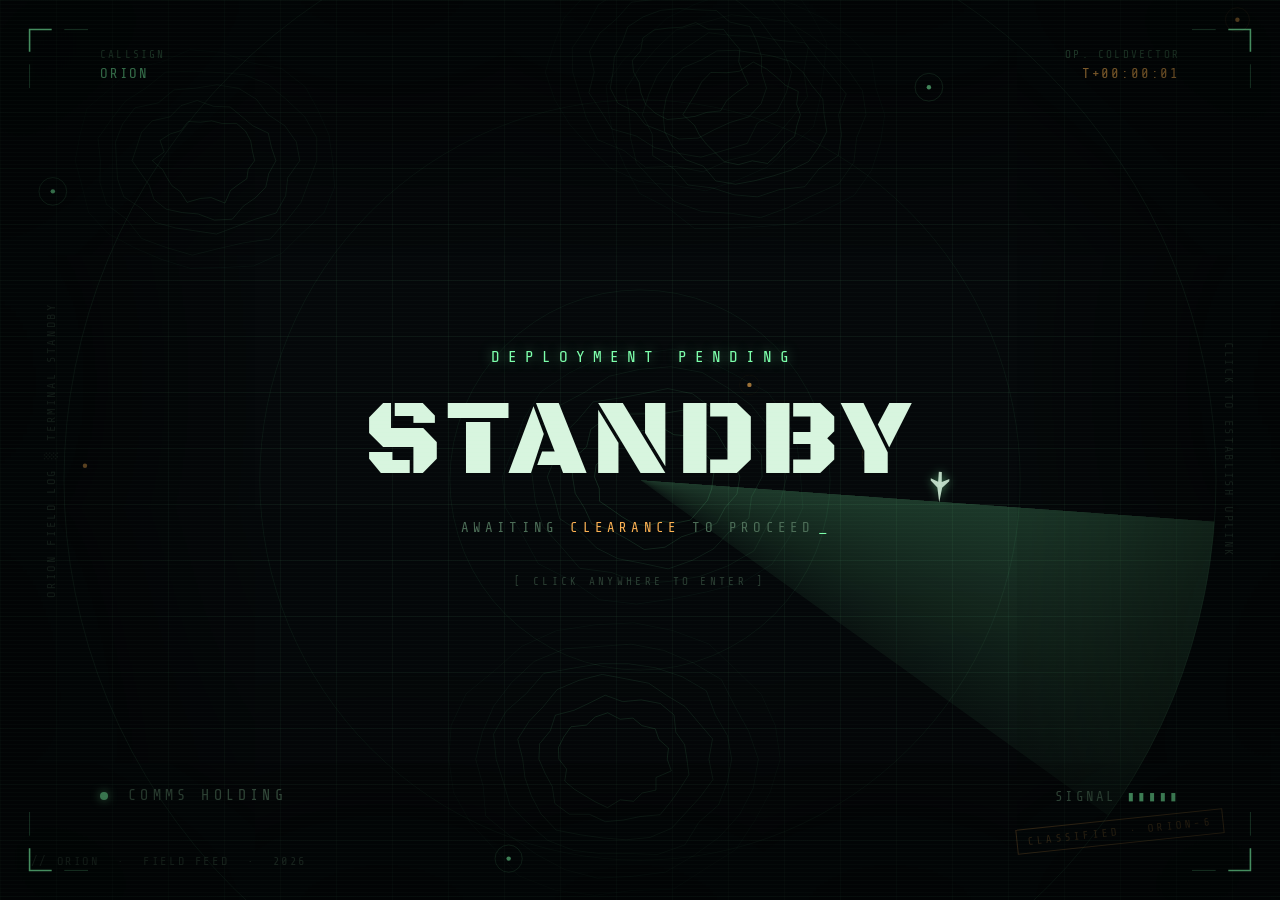
==== index.html @ 9e228664 "init commit init commit" ====
<!DOCTYPE html>
<html lang="en">
<head>
<meta charset="UTF-8">
<meta name="viewport" content="width=device-width, initial-scale=1.0">
<title>ORION // STANDBY</title>

<link rel="icon" href="Images/icon.png" sizes="32x32" />
<link rel="apple-touch-icon" href="Images/icon.png">
<link rel="preconnect" href="https://fonts.googleapis.com">
<link href="https://fonts.googleapis.com/css2?family=Share+Tech+Mono&family=Black+Ops+One&family=Rajdhani:wght@300;400;600;700&display=swap" rel="stylesheet">
<link rel="stylesheet" href="Styles/boot.css">

<meta property="og:title" content="Orion">
<meta property="og:description" content="Official Website For Orion.">
<meta property="og:type" content="website">
</head>
<body>
<div id="stage">
  <canvas id="bgcanvas"></canvas>
  <div class="grid-overlay"></div>

  <div class="side-label side-label--left">ORION FIELD LOG ░ TERMINAL STANDBY</div>
  <div class="side-label side-label--right">CLICK TO ESTABLISH UPLINK</div>

  <div id="hud-top">
    <div class="block">
      <span class="k">CALLSIGN</span>
      <span class="v">ORION</span>
    </div>
    <div class="block right">
      <span class="k">OP. COLDVECTOR</span>
      <span class="v amber" id="clockReadout">T+00:00:00</span>
    </div>
  </div>

  <div id="centerstack">
    <div id="opline">DEPLOYMENT PENDING</div>
    <div id="title">STANDBY</div>
    <div id="subline">AWAITING <span class="amber">CLEARANCE</span> TO PROCEED<span class="car">_</span></div>
    <div id="entryCue">[ click anywhere to enter ]</div>
  </div>

  <div id="statusbar"><span class="statusdot"></span><span id="statusText">Comms Holding</span></div>
  <div id="signal">SIGNAL <span class="bars" id="sigBars">▮▮▮▮▯</span></div>
  <div id="stamp">CLASSIFIED · ORION-6</div>
  <div id="footer">// ORION &nbsp;·&nbsp; FIELD FEED &nbsp;·&nbsp; 2026</div>

  <div class="corner tl"><svg viewBox="0 0 76 76"><path d="M2 30 L2 2 L30 2" stroke="#7dffab" stroke-width="2" fill="none" opacity="0.55"/><path d="M2 46 L2 76" stroke="#7dffab" stroke-width="1" fill="none" opacity="0.22"/><path d="M46 2 L76 2" stroke="#7dffab" stroke-width="1" fill="none" opacity="0.22"/></svg></div>
  <div class="corner tr"><svg viewBox="0 0 76 76"><path d="M2 30 L2 2 L30 2" stroke="#7dffab" stroke-width="2" fill="none" opacity="0.55"/><path d="M2 46 L2 76" stroke="#7dffab" stroke-width="1" fill="none" opacity="0.22"/><path d="M46 2 L76 2" stroke="#7dffab" stroke-width="1" fill="none" opacity="0.22"/></svg></div>
  <div class="corner bl"><svg viewBox="0 0 76 76"><path d="M2 30 L2 2 L30 2" stroke="#7dffab" stroke-width="2" fill="none" opacity="0.55"/><path d="M2 46 L2 76" stroke="#7dffab" stroke-width="1" fill="none" opacity="0.22"/><path d="M46 2 L76 2" stroke="#7dffab" stroke-width="1" fill="none" opacity="0.22"/></svg></div>
  <div class="corner br"><svg viewBox="0 0 76 76"><path d="M2 30 L2 2 L30 2" stroke="#7dffab" stroke-width="2" fill="none" opacity="0.55"/><path d="M2 46 L2 76" stroke="#7dffab" stroke-width="1" fill="none" opacity="0.22"/><path d="M46 2 L76 2" stroke="#7dffab" stroke-width="1" fill="none" opacity="0.22"/></svg></div>

  <div class="scanlines"></div>
  <div class="vignette"></div>
  <div id="cutOverlay"></div>
</div>

<script src="Scripts/boot.js"></script>
</body>
</html>
---- Styles/boot.css ----
/* boot.css — ORION entry screen
   Deliberately just his standby overlay doing double duty as the site's
   front door: one title, one HUD readout, a slow radar sweep. No
   fireworks — a click grants clearance and cuts to black. */

@import url('https://fonts.googleapis.com/css2?family=Share+Tech+Mono&family=Black+Ops+One&family=Rajdhani:wght@300;400;600;700&display=swap');

:root {
  --bg: #05080a;
  --hud: #7dffab;
  --hud-dim: #3d6b4d;
  --amber: #ffb454;
  --text: #d8f5df;
  --muted: #4d6e58;
}

*,
*::before,
*::after {
  margin: 0;
  padding: 0;
  box-sizing: border-box;
}

html,
body {
  width: 100%;
  height: 100%;
  background: var(--bg);
  overflow: hidden;
  font-family: 'Rajdhani', sans-serif;
  color: var(--text);
  cursor: pointer;
}

#stage {
  position: relative;
  width: 100%;
  height: 100%;
  isolation: isolate;
}

canvas#bgcanvas {
  position: absolute;
  inset: 0;
  z-index: 0;
}

.grid-overlay {
  position: absolute;
  inset: 0;
  z-index: 1;
  pointer-events: none;
  background-image:
    linear-gradient(rgba(125, 255, 171, 0.045) 1px, transparent 1px),
    linear-gradient(90deg, rgba(125, 255, 171, 0.045) 1px, transparent 1px);
  background-size: 56px 56px;
}

.scanlines {
  position: absolute;
  inset: 0;
  z-index: 8;
  pointer-events: none;
  background: repeating-linear-gradient(0deg, transparent, transparent 3px, rgba(125, 255, 171, 0.02) 3px, rgba(125, 255, 171, 0.02) 4px);
}

.vignette {
  position: absolute;
  inset: 0;
  pointer-events: none;
  z-index: 6;
  box-shadow: inset 0 0 300px 100px rgba(1, 2, 2, 0.86);
}

.corner {
  position: absolute;
  width: 60px;
  height: 60px;
  z-index: 7;
}

.corner svg {
  width: 100%;
  height: 100%;
}

.corner.tl {
  top: 28px;
  left: 28px;
}

.corner.tr {
  top: 28px;
  right: 28px;
  transform: scaleX(-1);
}

.corner.bl {
  bottom: 28px;
  left: 28px;
  transform: scaleY(-1);
}

.corner.br {
  bottom: 28px;
  right: 28px;
  transform: scale(-1, -1);
}

.side-label {
  position: absolute;
  font-family: 'Share Tech Mono', monospace;
  font-size: 12px;
  letter-spacing: 0.22em;
  color: var(--muted);
  text-transform: uppercase;
  writing-mode: vertical-rl;
  opacity: 0.4;
  z-index: 6;
}

.side-label--left {
  left: 44px;
  top: 50%;
  transform: translateY(-50%) rotate(180deg);
}

.side-label--right {
  right: 44px;
  top: 50%;
  transform: translateY(-50%);
}

@media (max-width:760px) {
  .side-label {
    display: none;
  }
}

#hud-top {
  position: absolute;
  top: 48px;
  left: 100px;
  right: 100px;
  z-index: 4;
  display: flex;
  justify-content: space-between;
  align-items: flex-start;
  font-family: 'Share Tech Mono', monospace;
  font-size: 13px;
  letter-spacing: 0.14em;
  color: var(--muted);
}

#hud-top .block {
  display: flex;
  flex-direction: column;
  gap: 5px;
}

#hud-top .block.right {
  align-items: flex-end;
  text-align: right;
}

#hud-top .k {
  color: var(--hud-dim);
  font-size: 11px;
  letter-spacing: 0.2em;
}

#hud-top .v {
  color: var(--hud);
  font-size: 14px;
}

#hud-top .v.amber {
  color: var(--amber);
}

@media (max-width:760px) {
  #hud-top {
    left: 28px;
    right: 28px;
    top: 28px;
  }
}

#centerstack {
  position: absolute;
  left: 50%;
  top: 52%;
  transform: translate(-50%, -50%);
  z-index: 4;
  display: flex;
  flex-direction: column;
  align-items: center;
  text-align: center;
}

#opline {
  font-family: 'Share Tech Mono', monospace;
  font-size: 16px;
  letter-spacing: 0.5em;
  text-indent: 0.5em;
  color: var(--hud);
  text-shadow: 0 0 12px rgba(125, 255, 171, 0.5);
  margin-bottom: 22px;
  transition: color .3s ease;
}

#title {
  font-family: 'Black Ops One', sans-serif;
  font-size: clamp(52px, 10vw, 108px);
  letter-spacing: 0.05em;
  color: var(--text);
  line-height: 1;
  animation: titleGlow 3.2s ease-in-out infinite;
}

@keyframes titleGlow {

  0%,
  100% {
    text-shadow: 0 0 20px rgba(125, 255, 171, 0.35), 0 0 2px rgba(216, 245, 223, 0.4);
  }

  50% {
    text-shadow: 0 0 54px rgba(125, 255, 171, 0.65), 0 0 2px rgba(216, 245, 223, 0.4);
  }
}

#subline {
  margin-top: 24px;
  font-family: 'Share Tech Mono', monospace;
  font-size: 14px;
  letter-spacing: 0.3em;
  text-indent: 0.3em;
  color: var(--muted);
  transition: color .3s ease;
}

#subline .amber {
  color: var(--amber);
}

.car {
  display: inline-block;
  width: 9px;
  color: var(--hud);
  animation: blink 1s steps(1) infinite;
}

@keyframes blink {

  0%,
  100% {
    opacity: 1;
  }

  50% {
    opacity: 0;
  }
}

#entryCue {
  margin-top: 40px;
  font-family: 'Share Tech Mono', monospace;
  font-size: 11px;
  letter-spacing: 0.3em;
  color: rgba(77, 110, 88, 0.55);
  text-transform: uppercase;
  animation: cueFade 2.6s ease-in-out infinite;
}

@keyframes cueFade {

  0%,
  100% {
    opacity: 0.4;
  }

  50% {
    opacity: 0.9;
  }
}

#statusbar {
  position: absolute;
  left: 100px;
  bottom: 96px;
  z-index: 4;
  display: flex;
  align-items: center;
  gap: 16px;
  font-family: 'Share Tech Mono', monospace;
  font-size: 15px;
  letter-spacing: 0.28em;
  text-indent: 0.28em;
  color: var(--muted);
  text-transform: uppercase;
}

.statusdot {
  width: 8px;
  height: 8px;
  border-radius: 50%;
  background: var(--hud);
  box-shadow: 0 0 10px rgba(125, 255, 171, 0.8);
  animation: statusBlink 2s ease-in-out infinite;
}

@keyframes statusBlink {

  0%,
  100% {
    opacity: 1;
  }

  50% {
    opacity: 0.15;
  }
}

#signal {
  position: absolute;
  right: 100px;
  bottom: 96px;
  z-index: 4;
  font-family: 'Share Tech Mono', monospace;
  font-size: 14px;
  letter-spacing: 0.16em;
  color: var(--muted);
  display: flex;
  align-items: center;
  gap: 10px;
}

#signal .bars {
  color: var(--hud);
}

#footer {
  position: absolute;
  left: 28px;
  bottom: 32px;
  z-index: 4;
  font-family: 'Share Tech Mono', monospace;
  font-size: 12px;
  letter-spacing: 0.22em;
  text-indent: 0.22em;
  color: rgba(77, 110, 88, 0.55);
  text-transform: uppercase;
}

#stamp {
  position: absolute;
  right: 56px;
  bottom: 56px;
  z-index: 4;
  font-family: 'Share Tech Mono', monospace;
  font-size: 11px;
  letter-spacing: 0.3em;
  color: rgba(255, 180, 84, 0.3);
  border: 1px solid rgba(255, 180, 84, 0.3);
  padding: 5px 10px;
  transform: rotate(-6deg);
}

@media (max-width:760px) {

  #statusbar,
  #signal {
    left: 28px;
    right: 28px;
    bottom: 64px;
  }

  #signal {
    left: auto;
  }
}

/* cut to black on entry */
#cutOverlay {
  position: fixed;
  inset: 0;
  z-index: 100;
  background: #000;
  opacity: 0;
  pointer-events: none;
  transition: opacity .8s ease;
}

#cutOverlay.active {
  opacity: 1;
}
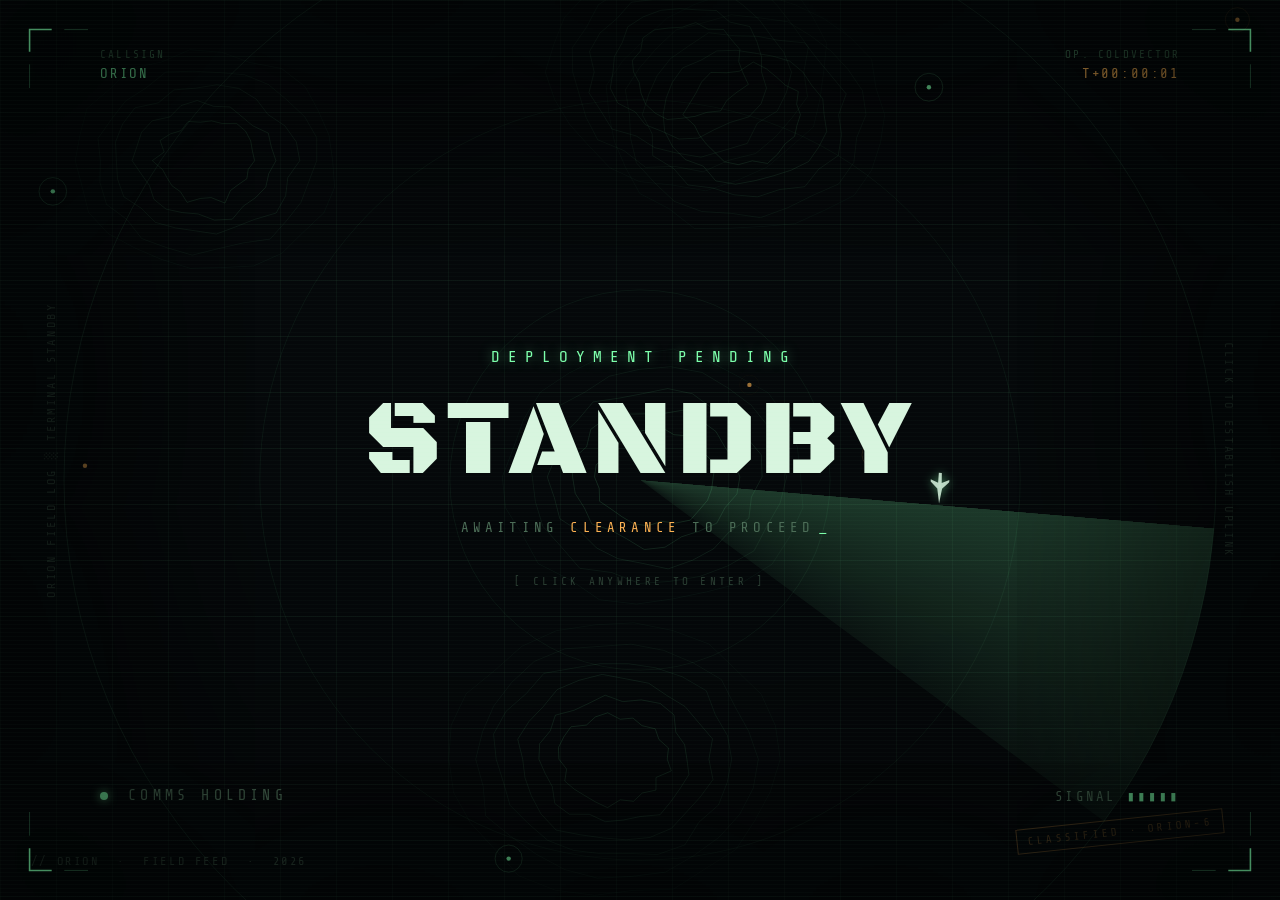
==== commit 04ac5c8b: "update calander" ====
--- a/index.html
+++ b/index.html
@@ -1,61 +1,61 @@
-<!DOCTYPE html>
-<html lang="en">
-<head>
-<meta charset="UTF-8">
-<meta name="viewport" content="width=device-width, initial-scale=1.0">
-<title>ORION // STANDBY</title>
-
-<link rel="icon" href="Images/icon.png" sizes="32x32" />
-<link rel="apple-touch-icon" href="Images/icon.png">
-<link rel="preconnect" href="https://fonts.googleapis.com">
-<link href="https://fonts.googleapis.com/css2?family=Share+Tech+Mono&family=Black+Ops+One&family=Rajdhani:wght@300;400;600;700&display=swap" rel="stylesheet">
-<link rel="stylesheet" href="Styles/boot.css">
-
-<meta property="og:title" content="Orion">
-<meta property="og:description" content="Official Website For Orion.">
-<meta property="og:type" content="website">
-</head>
-<body>
-<div id="stage">
-  <canvas id="bgcanvas"></canvas>
-  <div class="grid-overlay"></div>
-
-  <div class="side-label side-label--left">ORION FIELD LOG ░ TERMINAL STANDBY</div>
-  <div class="side-label side-label--right">CLICK TO ESTABLISH UPLINK</div>
-
-  <div id="hud-top">
-    <div class="block">
-      <span class="k">CALLSIGN</span>
-      <span class="v">ORION</span>
-    </div>
-    <div class="block right">
-      <span class="k">OP. COLDVECTOR</span>
-      <span class="v amber" id="clockReadout">T+00:00:00</span>
-    </div>
-  </div>
-
-  <div id="centerstack">
-    <div id="opline">DEPLOYMENT PENDING</div>
-    <div id="title">STANDBY</div>
-    <div id="subline">AWAITING <span class="amber">CLEARANCE</span> TO PROCEED<span class="car">_</span></div>
-    <div id="entryCue">[ click anywhere to enter ]</div>
-  </div>
-
-  <div id="statusbar"><span class="statusdot"></span><span id="statusText">Comms Holding</span></div>
-  <div id="signal">SIGNAL <span class="bars" id="sigBars">▮▮▮▮▯</span></div>
-  <div id="stamp">CLASSIFIED · ORION-6</div>
-  <div id="footer">// ORION &nbsp;·&nbsp; FIELD FEED &nbsp;·&nbsp; 2026</div>
-
-  <div class="corner tl"><svg viewBox="0 0 76 76"><path d="M2 30 L2 2 L30 2" stroke="#7dffab" stroke-width="2" fill="none" opacity="0.55"/><path d="M2 46 L2 76" stroke="#7dffab" stroke-width="1" fill="none" opacity="0.22"/><path d="M46 2 L76 2" stroke="#7dffab" stroke-width="1" fill="none" opacity="0.22"/></svg></div>
-  <div class="corner tr"><svg viewBox="0 0 76 76"><path d="M2 30 L2 2 L30 2" stroke="#7dffab" stroke-width="2" fill="none" opacity="0.55"/><path d="M2 46 L2 76" stroke="#7dffab" stroke-width="1" fill="none" opacity="0.22"/><path d="M46 2 L76 2" stroke="#7dffab" stroke-width="1" fill="none" opacity="0.22"/></svg></div>
-  <div class="corner bl"><svg viewBox="0 0 76 76"><path d="M2 30 L2 2 L30 2" stroke="#7dffab" stroke-width="2" fill="none" opacity="0.55"/><path d="M2 46 L2 76" stroke="#7dffab" stroke-width="1" fill="none" opacity="0.22"/><path d="M46 2 L76 2" stroke="#7dffab" stroke-width="1" fill="none" opacity="0.22"/></svg></div>
-  <div class="corner br"><svg viewBox="0 0 76 76"><path d="M2 30 L2 2 L30 2" stroke="#7dffab" stroke-width="2" fill="none" opacity="0.55"/><path d="M2 46 L2 76" stroke="#7dffab" stroke-width="1" fill="none" opacity="0.22"/><path d="M46 2 L76 2" stroke="#7dffab" stroke-width="1" fill="none" opacity="0.22"/></svg></div>
-
-  <div class="scanlines"></div>
-  <div class="vignette"></div>
-  <div id="cutOverlay"></div>
-</div>
-
-<script src="Scripts/boot.js"></script>
-</body>
+<!DOCTYPE html>
+<html lang="en">
+<head>
+<meta charset="UTF-8">
+<meta name="viewport" content="width=device-width, initial-scale=1.0">
+<title>ORION // STANDBY</title>
+
+<link rel="icon" href="Images/icon.png" sizes="32x32" />
+<link rel="apple-touch-icon" href="Images/icon.png">
+<link rel="preconnect" href="https://fonts.googleapis.com">
+<link href="https://fonts.googleapis.com/css2?family=Share+Tech+Mono&family=Black+Ops+One&family=Rajdhani:wght@300;400;600;700&display=swap" rel="stylesheet">
+<link rel="stylesheet" href="Styles/boot.css">
+
+<meta property="og:title" content="Orion">
+<meta property="og:description" content="Official Website For Orion.">
+<meta property="og:type" content="website">
+</head>
+<body>
+<div id="stage">
+  <canvas id="bgcanvas"></canvas>
+  <div class="grid-overlay"></div>
+
+  <div class="side-label side-label--left">ORION FIELD LOG ░ TERMINAL STANDBY</div>
+  <div class="side-label side-label--right">CLICK TO ESTABLISH UPLINK</div>
+
+  <div id="hud-top">
+    <div class="block">
+      <span class="k">CALLSIGN</span>
+      <span class="v">ORION</span>
+    </div>
+    <div class="block right">
+      <span class="k">OP. COLDVECTOR</span>
+      <span class="v amber" id="clockReadout">T+00:00:00</span>
+    </div>
+  </div>
+
+  <div id="centerstack">
+    <div id="opline">DEPLOYMENT PENDING</div>
+    <div id="title">STANDBY</div>
+    <div id="subline">AWAITING <span class="amber">CLEARANCE</span> TO PROCEED<span class="car">_</span></div>
+    <div id="entryCue">[ click anywhere to enter ]</div>
+  </div>
+
+  <div id="statusbar"><span class="statusdot"></span><span id="statusText">Comms Holding</span></div>
+  <div id="signal">SIGNAL <span class="bars" id="sigBars">▮▮▮▮▯</span></div>
+  <div id="stamp">CLASSIFIED · ORION-6</div>
+  <div id="footer">// ORION &nbsp;·&nbsp; FIELD FEED &nbsp;·&nbsp; 2026</div>
+
+  <div class="corner tl"><svg viewBox="0 0 76 76"><path d="M2 30 L2 2 L30 2" stroke="#7dffab" stroke-width="2" fill="none" opacity="0.55"/><path d="M2 46 L2 76" stroke="#7dffab" stroke-width="1" fill="none" opacity="0.22"/><path d="M46 2 L76 2" stroke="#7dffab" stroke-width="1" fill="none" opacity="0.22"/></svg></div>
+  <div class="corner tr"><svg viewBox="0 0 76 76"><path d="M2 30 L2 2 L30 2" stroke="#7dffab" stroke-width="2" fill="none" opacity="0.55"/><path d="M2 46 L2 76" stroke="#7dffab" stroke-width="1" fill="none" opacity="0.22"/><path d="M46 2 L76 2" stroke="#7dffab" stroke-width="1" fill="none" opacity="0.22"/></svg></div>
+  <div class="corner bl"><svg viewBox="0 0 76 76"><path d="M2 30 L2 2 L30 2" stroke="#7dffab" stroke-width="2" fill="none" opacity="0.55"/><path d="M2 46 L2 76" stroke="#7dffab" stroke-width="1" fill="none" opacity="0.22"/><path d="M46 2 L76 2" stroke="#7dffab" stroke-width="1" fill="none" opacity="0.22"/></svg></div>
+  <div class="corner br"><svg viewBox="0 0 76 76"><path d="M2 30 L2 2 L30 2" stroke="#7dffab" stroke-width="2" fill="none" opacity="0.55"/><path d="M2 46 L2 76" stroke="#7dffab" stroke-width="1" fill="none" opacity="0.22"/><path d="M46 2 L76 2" stroke="#7dffab" stroke-width="1" fill="none" opacity="0.22"/></svg></div>
+
+  <div class="scanlines"></div>
+  <div class="vignette"></div>
+  <div id="cutOverlay"></div>
+</div>
+
+<script src="Scripts/boot.js"></script>
+</body>
 </html>
--- a/Styles/boot.css
+++ b/Styles/boot.css
@@ -1,398 +1,398 @@
-/* boot.css — ORION entry screen
-   Deliberately just his standby overlay doing double duty as the site's
-   front door: one title, one HUD readout, a slow radar sweep. No
-   fireworks — a click grants clearance and cuts to black. */
-
-@import url('https://fonts.googleapis.com/css2?family=Share+Tech+Mono&family=Black+Ops+One&family=Rajdhani:wght@300;400;600;700&display=swap');
-
-:root {
-  --bg: #05080a;
-  --hud: #7dffab;
-  --hud-dim: #3d6b4d;
-  --amber: #ffb454;
-  --text: #d8f5df;
-  --muted: #4d6e58;
-}
-
-*,
-*::before,
-*::after {
-  margin: 0;
-  padding: 0;
-  box-sizing: border-box;
-}
-
-html,
-body {
-  width: 100%;
-  height: 100%;
-  background: var(--bg);
-  overflow: hidden;
-  font-family: 'Rajdhani', sans-serif;
-  color: var(--text);
-  cursor: pointer;
-}
-
-#stage {
-  position: relative;
-  width: 100%;
-  height: 100%;
-  isolation: isolate;
-}
-
-canvas#bgcanvas {
-  position: absolute;
-  inset: 0;
-  z-index: 0;
-}
-
-.grid-overlay {
-  position: absolute;
-  inset: 0;
-  z-index: 1;
-  pointer-events: none;
-  background-image:
-    linear-gradient(rgba(125, 255, 171, 0.045) 1px, transparent 1px),
-    linear-gradient(90deg, rgba(125, 255, 171, 0.045) 1px, transparent 1px);
-  background-size: 56px 56px;
-}
-
-.scanlines {
-  position: absolute;
-  inset: 0;
-  z-index: 8;
-  pointer-events: none;
-  background: repeating-linear-gradient(0deg, transparent, transparent 3px, rgba(125, 255, 171, 0.02) 3px, rgba(125, 255, 171, 0.02) 4px);
-}
-
-.vignette {
-  position: absolute;
-  inset: 0;
-  pointer-events: none;
-  z-index: 6;
-  box-shadow: inset 0 0 300px 100px rgba(1, 2, 2, 0.86);
-}
-
-.corner {
-  position: absolute;
-  width: 60px;
-  height: 60px;
-  z-index: 7;
-}
-
-.corner svg {
-  width: 100%;
-  height: 100%;
-}
-
-.corner.tl {
-  top: 28px;
-  left: 28px;
-}
-
-.corner.tr {
-  top: 28px;
-  right: 28px;
-  transform: scaleX(-1);
-}
-
-.corner.bl {
-  bottom: 28px;
-  left: 28px;
-  transform: scaleY(-1);
-}
-
-.corner.br {
-  bottom: 28px;
-  right: 28px;
-  transform: scale(-1, -1);
-}
-
-.side-label {
-  position: absolute;
-  font-family: 'Share Tech Mono', monospace;
-  font-size: 12px;
-  letter-spacing: 0.22em;
-  color: var(--muted);
-  text-transform: uppercase;
-  writing-mode: vertical-rl;
-  opacity: 0.4;
-  z-index: 6;
-}
-
-.side-label--left {
-  left: 44px;
-  top: 50%;
-  transform: translateY(-50%) rotate(180deg);
-}
-
-.side-label--right {
-  right: 44px;
-  top: 50%;
-  transform: translateY(-50%);
-}
-
-@media (max-width:760px) {
-  .side-label {
-    display: none;
-  }
-}
-
-#hud-top {
-  position: absolute;
-  top: 48px;
-  left: 100px;
-  right: 100px;
-  z-index: 4;
-  display: flex;
-  justify-content: space-between;
-  align-items: flex-start;
-  font-family: 'Share Tech Mono', monospace;
-  font-size: 13px;
-  letter-spacing: 0.14em;
-  color: var(--muted);
-}
-
-#hud-top .block {
-  display: flex;
-  flex-direction: column;
-  gap: 5px;
-}
-
-#hud-top .block.right {
-  align-items: flex-end;
-  text-align: right;
-}
-
-#hud-top .k {
-  color: var(--hud-dim);
-  font-size: 11px;
-  letter-spacing: 0.2em;
-}
-
-#hud-top .v {
-  color: var(--hud);
-  font-size: 14px;
-}
-
-#hud-top .v.amber {
-  color: var(--amber);
-}
-
-@media (max-width:760px) {
-  #hud-top {
-    left: 28px;
-    right: 28px;
-    top: 28px;
-  }
-}
-
-#centerstack {
-  position: absolute;
-  left: 50%;
-  top: 52%;
-  transform: translate(-50%, -50%);
-  z-index: 4;
-  display: flex;
-  flex-direction: column;
-  align-items: center;
-  text-align: center;
-}
-
-#opline {
-  font-family: 'Share Tech Mono', monospace;
-  font-size: 16px;
-  letter-spacing: 0.5em;
-  text-indent: 0.5em;
-  color: var(--hud);
-  text-shadow: 0 0 12px rgba(125, 255, 171, 0.5);
-  margin-bottom: 22px;
-  transition: color .3s ease;
-}
-
-#title {
-  font-family: 'Black Ops One', sans-serif;
-  font-size: clamp(52px, 10vw, 108px);
-  letter-spacing: 0.05em;
-  color: var(--text);
-  line-height: 1;
-  animation: titleGlow 3.2s ease-in-out infinite;
-}
-
-@keyframes titleGlow {
-
-  0%,
-  100% {
-    text-shadow: 0 0 20px rgba(125, 255, 171, 0.35), 0 0 2px rgba(216, 245, 223, 0.4);
-  }
-
-  50% {
-    text-shadow: 0 0 54px rgba(125, 255, 171, 0.65), 0 0 2px rgba(216, 245, 223, 0.4);
-  }
-}
-
-#subline {
-  margin-top: 24px;
-  font-family: 'Share Tech Mono', monospace;
-  font-size: 14px;
-  letter-spacing: 0.3em;
-  text-indent: 0.3em;
-  color: var(--muted);
-  transition: color .3s ease;
-}
-
-#subline .amber {
-  color: var(--amber);
-}
-
-.car {
-  display: inline-block;
-  width: 9px;
-  color: var(--hud);
-  animation: blink 1s steps(1) infinite;
-}
-
-@keyframes blink {
-
-  0%,
-  100% {
-    opacity: 1;
-  }
-
-  50% {
-    opacity: 0;
-  }
-}
-
-#entryCue {
-  margin-top: 40px;
-  font-family: 'Share Tech Mono', monospace;
-  font-size: 11px;
-  letter-spacing: 0.3em;
-  color: rgba(77, 110, 88, 0.55);
-  text-transform: uppercase;
-  animation: cueFade 2.6s ease-in-out infinite;
-}
-
-@keyframes cueFade {
-
-  0%,
-  100% {
-    opacity: 0.4;
-  }
-
-  50% {
-    opacity: 0.9;
-  }
-}
-
-#statusbar {
-  position: absolute;
-  left: 100px;
-  bottom: 96px;
-  z-index: 4;
-  display: flex;
-  align-items: center;
-  gap: 16px;
-  font-family: 'Share Tech Mono', monospace;
-  font-size: 15px;
-  letter-spacing: 0.28em;
-  text-indent: 0.28em;
-  color: var(--muted);
-  text-transform: uppercase;
-}
-
-.statusdot {
-  width: 8px;
-  height: 8px;
-  border-radius: 50%;
-  background: var(--hud);
-  box-shadow: 0 0 10px rgba(125, 255, 171, 0.8);
-  animation: statusBlink 2s ease-in-out infinite;
-}
-
-@keyframes statusBlink {
-
-  0%,
-  100% {
-    opacity: 1;
-  }
-
-  50% {
-    opacity: 0.15;
-  }
-}
-
-#signal {
-  position: absolute;
-  right: 100px;
-  bottom: 96px;
-  z-index: 4;
-  font-family: 'Share Tech Mono', monospace;
-  font-size: 14px;
-  letter-spacing: 0.16em;
-  color: var(--muted);
-  display: flex;
-  align-items: center;
-  gap: 10px;
-}
-
-#signal .bars {
-  color: var(--hud);
-}
-
-#footer {
-  position: absolute;
-  left: 28px;
-  bottom: 32px;
-  z-index: 4;
-  font-family: 'Share Tech Mono', monospace;
-  font-size: 12px;
-  letter-spacing: 0.22em;
-  text-indent: 0.22em;
-  color: rgba(77, 110, 88, 0.55);
-  text-transform: uppercase;
-}
-
-#stamp {
-  position: absolute;
-  right: 56px;
-  bottom: 56px;
-  z-index: 4;
-  font-family: 'Share Tech Mono', monospace;
-  font-size: 11px;
-  letter-spacing: 0.3em;
-  color: rgba(255, 180, 84, 0.3);
-  border: 1px solid rgba(255, 180, 84, 0.3);
-  padding: 5px 10px;
-  transform: rotate(-6deg);
-}
-
-@media (max-width:760px) {
-
-  #statusbar,
-  #signal {
-    left: 28px;
-    right: 28px;
-    bottom: 64px;
-  }
-
-  #signal {
-    left: auto;
-  }
-}
-
-/* cut to black on entry */
-#cutOverlay {
-  position: fixed;
-  inset: 0;
-  z-index: 100;
-  background: #000;
-  opacity: 0;
-  pointer-events: none;
-  transition: opacity .8s ease;
-}
-
-#cutOverlay.active {
-  opacity: 1;
+/* boot.css — ORION entry screen
+   Deliberately just his standby overlay doing double duty as the site's
+   front door: one title, one HUD readout, a slow radar sweep. No
+   fireworks — a click grants clearance and cuts to black. */
+
+@import url('https://fonts.googleapis.com/css2?family=Share+Tech+Mono&family=Black+Ops+One&family=Rajdhani:wght@300;400;600;700&display=swap');
+
+:root {
+  --bg: #05080a;
+  --hud: #7dffab;
+  --hud-dim: #3d6b4d;
+  --amber: #ffb454;
+  --text: #d8f5df;
+  --muted: #4d6e58;
+}
+
+*,
+*::before,
+*::after {
+  margin: 0;
+  padding: 0;
+  box-sizing: border-box;
+}
+
+html,
+body {
+  width: 100%;
+  height: 100%;
+  background: var(--bg);
+  overflow: hidden;
+  font-family: 'Rajdhani', sans-serif;
+  color: var(--text);
+  cursor: pointer;
+}
+
+#stage {
+  position: relative;
+  width: 100%;
+  height: 100%;
+  isolation: isolate;
+}
+
+canvas#bgcanvas {
+  position: absolute;
+  inset: 0;
+  z-index: 0;
+}
+
+.grid-overlay {
+  position: absolute;
+  inset: 0;
+  z-index: 1;
+  pointer-events: none;
+  background-image:
+    linear-gradient(rgba(125, 255, 171, 0.045) 1px, transparent 1px),
+    linear-gradient(90deg, rgba(125, 255, 171, 0.045) 1px, transparent 1px);
+  background-size: 56px 56px;
+}
+
+.scanlines {
+  position: absolute;
+  inset: 0;
+  z-index: 8;
+  pointer-events: none;
+  background: repeating-linear-gradient(0deg, transparent, transparent 3px, rgba(125, 255, 171, 0.02) 3px, rgba(125, 255, 171, 0.02) 4px);
+}
+
+.vignette {
+  position: absolute;
+  inset: 0;
+  pointer-events: none;
+  z-index: 6;
+  box-shadow: inset 0 0 300px 100px rgba(1, 2, 2, 0.86);
+}
+
+.corner {
+  position: absolute;
+  width: 60px;
+  height: 60px;
+  z-index: 7;
+}
+
+.corner svg {
+  width: 100%;
+  height: 100%;
+}
+
+.corner.tl {
+  top: 28px;
+  left: 28px;
+}
+
+.corner.tr {
+  top: 28px;
+  right: 28px;
+  transform: scaleX(-1);
+}
+
+.corner.bl {
+  bottom: 28px;
+  left: 28px;
+  transform: scaleY(-1);
+}
+
+.corner.br {
+  bottom: 28px;
+  right: 28px;
+  transform: scale(-1, -1);
+}
+
+.side-label {
+  position: absolute;
+  font-family: 'Share Tech Mono', monospace;
+  font-size: 12px;
+  letter-spacing: 0.22em;
+  color: var(--muted);
+  text-transform: uppercase;
+  writing-mode: vertical-rl;
+  opacity: 0.4;
+  z-index: 6;
+}
+
+.side-label--left {
+  left: 44px;
+  top: 50%;
+  transform: translateY(-50%) rotate(180deg);
+}
+
+.side-label--right {
+  right: 44px;
+  top: 50%;
+  transform: translateY(-50%);
+}
+
+@media (max-width:760px) {
+  .side-label {
+    display: none;
+  }
+}
+
+#hud-top {
+  position: absolute;
+  top: 48px;
+  left: 100px;
+  right: 100px;
+  z-index: 4;
+  display: flex;
+  justify-content: space-between;
+  align-items: flex-start;
+  font-family: 'Share Tech Mono', monospace;
+  font-size: 13px;
+  letter-spacing: 0.14em;
+  color: var(--muted);
+}
+
+#hud-top .block {
+  display: flex;
+  flex-direction: column;
+  gap: 5px;
+}
+
+#hud-top .block.right {
+  align-items: flex-end;
+  text-align: right;
+}
+
+#hud-top .k {
+  color: var(--hud-dim);
+  font-size: 11px;
+  letter-spacing: 0.2em;
+}
+
+#hud-top .v {
+  color: var(--hud);
+  font-size: 14px;
+}
+
+#hud-top .v.amber {
+  color: var(--amber);
+}
+
+@media (max-width:760px) {
+  #hud-top {
+    left: 28px;
+    right: 28px;
+    top: 28px;
+  }
+}
+
+#centerstack {
+  position: absolute;
+  left: 50%;
+  top: 52%;
+  transform: translate(-50%, -50%);
+  z-index: 4;
+  display: flex;
+  flex-direction: column;
+  align-items: center;
+  text-align: center;
+}
+
+#opline {
+  font-family: 'Share Tech Mono', monospace;
+  font-size: 16px;
+  letter-spacing: 0.5em;
+  text-indent: 0.5em;
+  color: var(--hud);
+  text-shadow: 0 0 12px rgba(125, 255, 171, 0.5);
+  margin-bottom: 22px;
+  transition: color .3s ease;
+}
+
+#title {
+  font-family: 'Black Ops One', sans-serif;
+  font-size: clamp(52px, 10vw, 108px);
+  letter-spacing: 0.05em;
+  color: var(--text);
+  line-height: 1;
+  animation: titleGlow 3.2s ease-in-out infinite;
+}
+
+@keyframes titleGlow {
+
+  0%,
+  100% {
+    text-shadow: 0 0 20px rgba(125, 255, 171, 0.35), 0 0 2px rgba(216, 245, 223, 0.4);
+  }
+
+  50% {
+    text-shadow: 0 0 54px rgba(125, 255, 171, 0.65), 0 0 2px rgba(216, 245, 223, 0.4);
+  }
+}
+
+#subline {
+  margin-top: 24px;
+  font-family: 'Share Tech Mono', monospace;
+  font-size: 14px;
+  letter-spacing: 0.3em;
+  text-indent: 0.3em;
+  color: var(--muted);
+  transition: color .3s ease;
+}
+
+#subline .amber {
+  color: var(--amber);
+}
+
+.car {
+  display: inline-block;
+  width: 9px;
+  color: var(--hud);
+  animation: blink 1s steps(1) infinite;
+}
+
+@keyframes blink {
+
+  0%,
+  100% {
+    opacity: 1;
+  }
+
+  50% {
+    opacity: 0;
+  }
+}
+
+#entryCue {
+  margin-top: 40px;
+  font-family: 'Share Tech Mono', monospace;
+  font-size: 11px;
+  letter-spacing: 0.3em;
+  color: rgba(77, 110, 88, 0.55);
+  text-transform: uppercase;
+  animation: cueFade 2.6s ease-in-out infinite;
+}
+
+@keyframes cueFade {
+
+  0%,
+  100% {
+    opacity: 0.4;
+  }
+
+  50% {
+    opacity: 0.9;
+  }
+}
+
+#statusbar {
+  position: absolute;
+  left: 100px;
+  bottom: 96px;
+  z-index: 4;
+  display: flex;
+  align-items: center;
+  gap: 16px;
+  font-family: 'Share Tech Mono', monospace;
+  font-size: 15px;
+  letter-spacing: 0.28em;
+  text-indent: 0.28em;
+  color: var(--muted);
+  text-transform: uppercase;
+}
+
+.statusdot {
+  width: 8px;
+  height: 8px;
+  border-radius: 50%;
+  background: var(--hud);
+  box-shadow: 0 0 10px rgba(125, 255, 171, 0.8);
+  animation: statusBlink 2s ease-in-out infinite;
+}
+
+@keyframes statusBlink {
+
+  0%,
+  100% {
+    opacity: 1;
+  }
+
+  50% {
+    opacity: 0.15;
+  }
+}
+
+#signal {
+  position: absolute;
+  right: 100px;
+  bottom: 96px;
+  z-index: 4;
+  font-family: 'Share Tech Mono', monospace;
+  font-size: 14px;
+  letter-spacing: 0.16em;
+  color: var(--muted);
+  display: flex;
+  align-items: center;
+  gap: 10px;
+}
+
+#signal .bars {
+  color: var(--hud);
+}
+
+#footer {
+  position: absolute;
+  left: 28px;
+  bottom: 32px;
+  z-index: 4;
+  font-family: 'Share Tech Mono', monospace;
+  font-size: 12px;
+  letter-spacing: 0.22em;
+  text-indent: 0.22em;
+  color: rgba(77, 110, 88, 0.55);
+  text-transform: uppercase;
+}
+
+#stamp {
+  position: absolute;
+  right: 56px;
+  bottom: 56px;
+  z-index: 4;
+  font-family: 'Share Tech Mono', monospace;
+  font-size: 11px;
+  letter-spacing: 0.3em;
+  color: rgba(255, 180, 84, 0.3);
+  border: 1px solid rgba(255, 180, 84, 0.3);
+  padding: 5px 10px;
+  transform: rotate(-6deg);
+}
+
+@media (max-width:760px) {
+
+  #statusbar,
+  #signal {
+    left: 28px;
+    right: 28px;
+    bottom: 64px;
+  }
+
+  #signal {
+    left: auto;
+  }
+}
+
+/* cut to black on entry */
+#cutOverlay {
+  position: fixed;
+  inset: 0;
+  z-index: 100;
+  background: #000;
+  opacity: 0;
+  pointer-events: none;
+  transition: opacity .8s ease;
+}
+
+#cutOverlay.active {
+  opacity: 1;
 }
